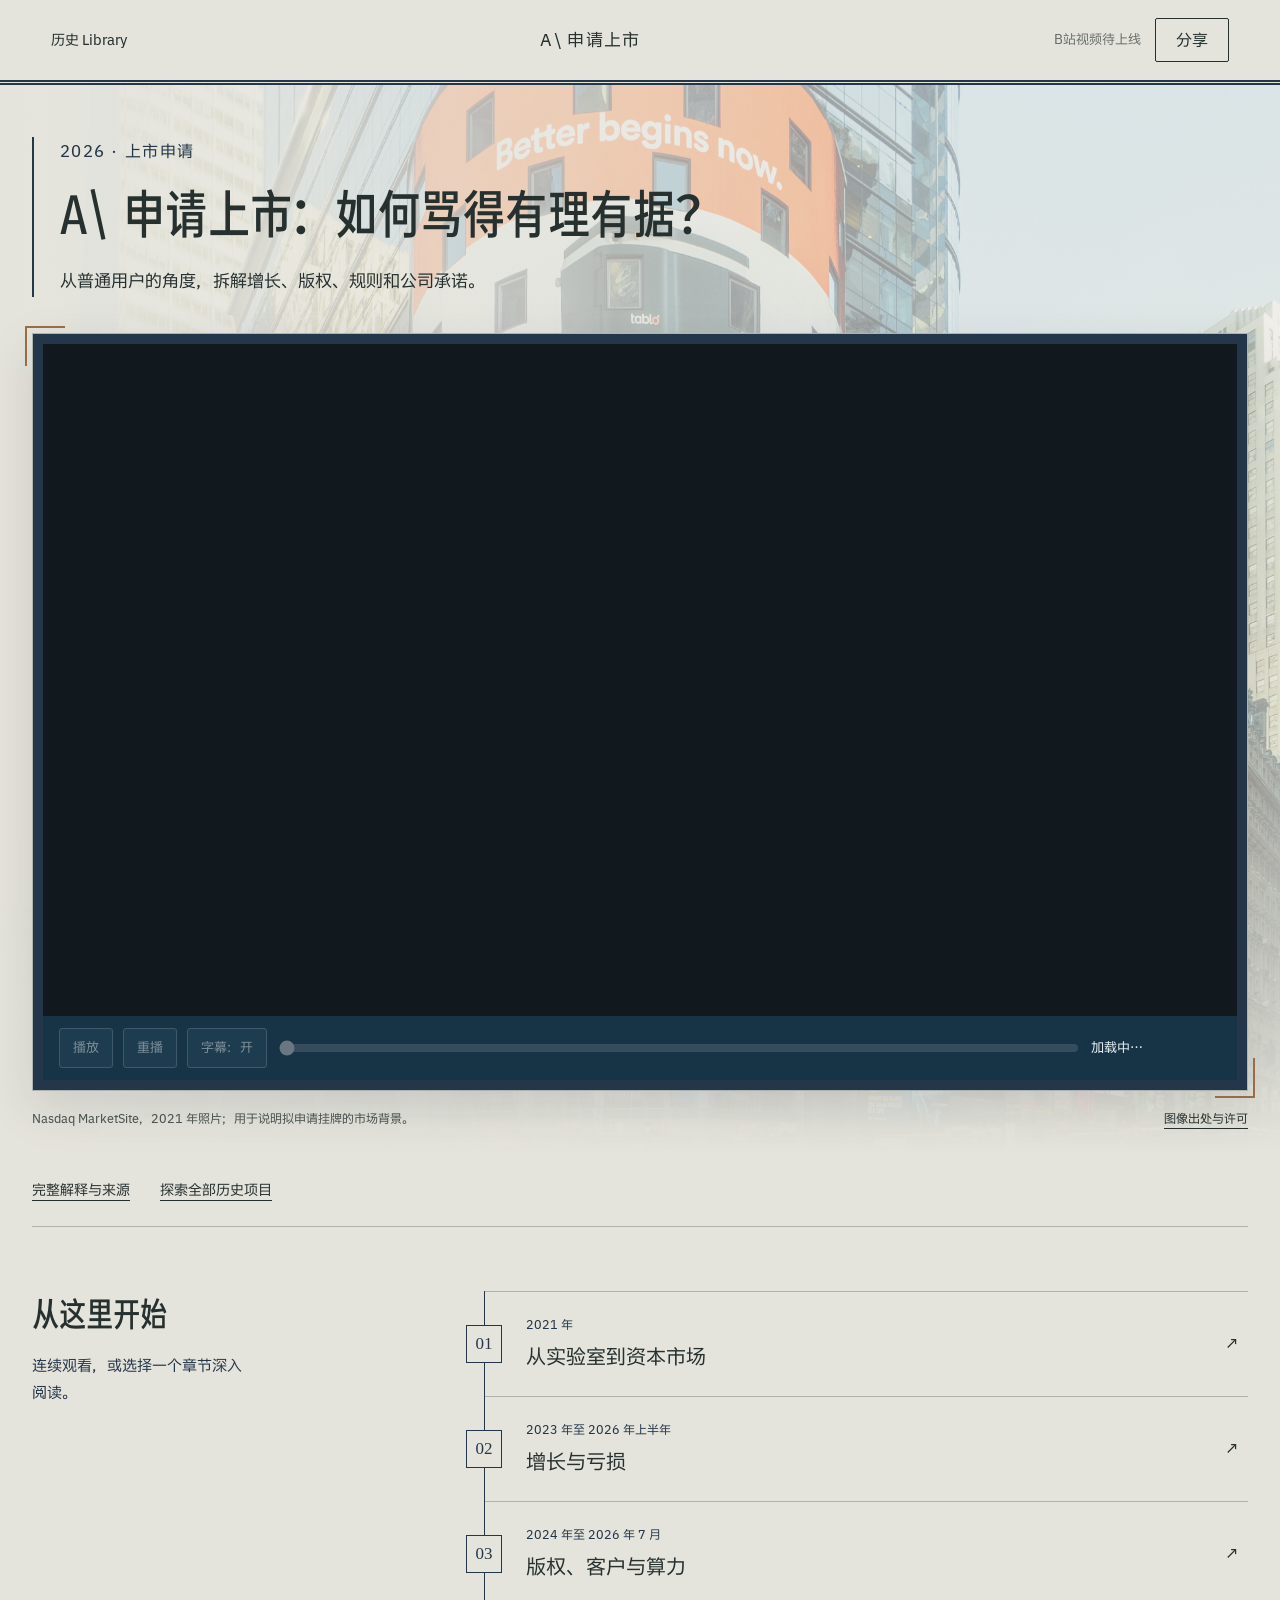
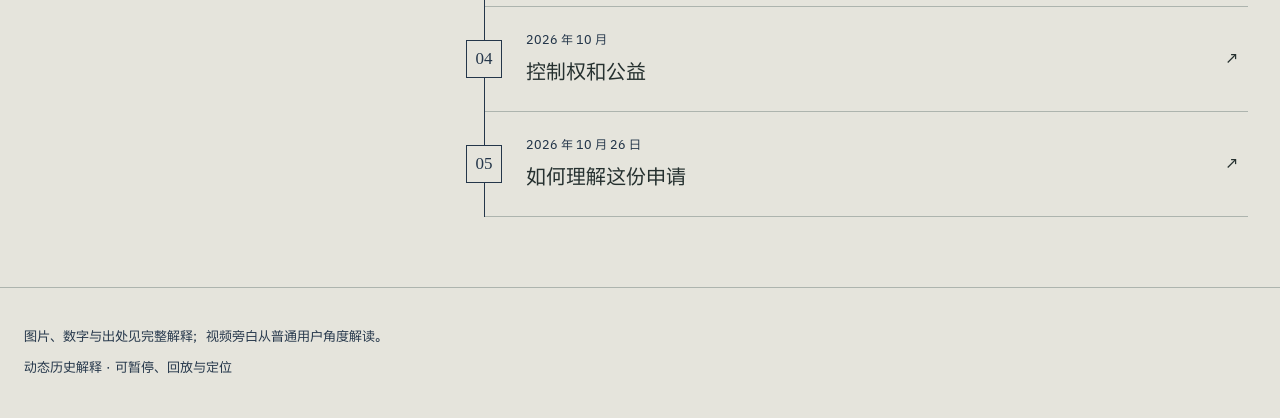
==== index.html @ d7832d86 "Publish Anthropic IPO explainer" ====
<!doctype html><html lang="zh-CN" data-theme="republic"><head><meta charset="utf-8"><meta name="viewport" content="width=device-width,initial-scale=1"><meta name="description" content="从普通用户的角度，拆解增长、版权、规则和公司承诺。"><title>A\ 申请上市：如何骂得有理有据？｜历史动态解释</title><link rel="stylesheet" href="website/site.css"><style>@font-face{font-family:HistorySans;src:url(font.ttf);font-weight:100 900;font-display:swap}</style><link rel="stylesheet" href="fonts.css"><script type="module" src="website/site.mjs"></script></head><body><a class="skip" href="#main">跳到正文</a><header class="site-nav"><a class="back" href="https://realpkuasule.github.io/interactive-history-library/">历史 Library</a><a class="site-name" href="index.html">A\ 申请上市</a><div class="actions"><span class="action pending" aria-label="B站视频待上线">B站视频待上线</span><button type="button" data-share>分享</button></div></header><main id="main"><section class="hero"><img class="hero-image" src="media/nasdaq-2021.jpg" alt="纽约时代广场纳斯达克 MarketSite 外观"><div class="hero-wash"></div><div class="hero-heading"><span class="period">2026 · 上市申请</span><h1>A\ 申请上市：如何骂得有理有据？</h1><p>从普通用户的角度，拆解增长、版权、规则和公司承诺。</p></div><div class="player-shell"><iframe name="history-player" class="native-player" title="A\ 申请上市：如何骂得有理有据？动态播放器" src="player.html?embedded=" allow="autoplay; fullscreen"></iframe></div><div class="hero-source"><span>Nasdaq MarketSite，2021 年照片；用于说明拟申请挂牌的市场背景。</span><a href="credits.json">图像出处与许可</a></div></section><div class="page-body"><div class="reading-links"><a href="explanation.html">完整解释与来源</a><a href="https://realpkuasule.github.io/interactive-history-library/">探索全部历史项目</a></div><section class="contents" id="contents"><header><h2>从这里开始</h2><p>连续观看，或选择一个章节深入阅读。</p></header><div class="chapter-list"><a class="chapter-link" href="chapter-background.html"><span class="chapter-order">01</span><span><small>2021 年</small><strong>从实验室到资本市场</strong></span><span aria-hidden="true">↗</span></a><a class="chapter-link" href="chapter-accounts.html"><span class="chapter-order">02</span><span><small>2023 年至 2026 年上半年</small><strong>增长与亏损</strong></span><span aria-hidden="true">↗</span></a><a class="chapter-link" href="chapter-risks.html"><span class="chapter-order">03</span><span><small>2024 年至 2026 年 7 月</small><strong>版权、客户与算力</strong></span><span aria-hidden="true">↗</span></a><a class="chapter-link" href="chapter-governance.html"><span class="chapter-order">04</span><span><small>2026 年 10 月</small><strong>控制权和公益</strong></span><span aria-hidden="true">↗</span></a><a class="chapter-link" href="chapter-outlook.html"><span class="chapter-order">05</span><span><small>2026 年 10 月 26 日</small><strong>如何理解这份申请</strong></span><span aria-hidden="true">↗</span></a></div></section></div></main><footer class="site-footer"><p>图片、数字与出处见完整解释；视频旁白从普通用户角度解读。</p><p>动态历史解释 · 可暂停、回放与定位</p></footer><dialog id="share-dialog" aria-labelledby="share-title"><form method="dialog"><button class="close-share" aria-label="关闭分享">关闭</button></form><h2 id="share-title">把这一页分享出去</h2><div id="share-qr"></div><p>用微信扫一扫，打开当前页面。</p><label>页面链接<input id="share-url" readonly></label><button type="button" id="copy-link">复制链接</button><p id="share-status" role="status"></p></dialog></body></html>
---- website/site.css ----
*{box-sizing:border-box}html{scroll-behavior:smooth}body{margin:0;background:var(--paper);color:var(--ink);font-family:HistorySans,"PingFang SC","Microsoft YaHei",sans-serif;font-size:16px;line-height:1.75}a{color:inherit;text-underline-offset:5px}button,input,select{font:inherit}button,a,input,select{touch-action:manipulation}button{cursor:pointer}a:focus-visible,button:focus-visible,input:focus-visible,select:focus-visible,summary:focus-visible{outline:3px solid var(--accent);outline-offset:5px}[hidden]{display:none!important}
[data-theme=charter]{--paper:#eee4cd;--ink:#302c25;--accent:#773d3b;--line:#cbbd9c;--brand:#92713c;--surface:#f6efde;--serif:"Songti SC","Noto Serif CJK SC","SimSun",serif}
[data-theme=cold-war]{--paper:#edf1f3;--ink:#122735;--accent:#a33832;--line:#a6b5bf;--brand:#153e5a;--surface:#fff;--serif:HistorySans,"PingFang SC",sans-serif}
[data-theme=republic]{--paper:#e5e4dc;--ink:#25302f;--accent:#986c47;--line:#adb4ae;--brand:#24364a;--surface:#f5f4ec;--serif:"Songti SC","SimSun",serif}
[data-theme=library]{--paper:#f7f9fa;--ink:#233a4b;--accent:#365d78;--line:#d4dbde;--brand:#233a4b;--surface:#fff;--serif:"Songti SC","SimSun",serif}
.skip{position:absolute;left:20px;top:-100px;z-index:20;background:var(--surface);padding:12px}.skip:focus{top:12px}.site-nav{height:auto;min-height:82px;padding:18px clamp(20px,4vw,72px);display:flex;align-items:center;justify-content:space-between;gap:24px;border-bottom:1px solid var(--line)}.site-nav a{text-decoration:none}.site-name{font-size:17px;font-weight:650;letter-spacing:.08em}.back{font-size:14px;white-space:nowrap}.actions{display:flex;align-items:center;gap:14px}.actions button,.site-nav>button{border:1px solid var(--ink);color:var(--ink);background:transparent;padding:7px 20px;border-radius:2px}.action{font-size:13px}.pending{opacity:.65}.hero{position:relative;padding:52px max(24px,calc((100vw - 1240px)/2)) 25px;isolation:isolate;overflow:hidden}.hero-image,.hero-wash{position:absolute;inset:0;width:100%;height:100%;object-fit:cover;z-index:-2}.hero-image{opacity:.34;object-position:center 35%}.hero-wash{z-index:-1;background:linear-gradient(90deg,var(--paper) 0%,transparent 65%),linear-gradient(0deg,var(--paper),transparent 35%)}.hero-heading{max-width:850px;margin:0 0 36px;position:relative}.period{display:block;color:var(--brand);font-size:16px;letter-spacing:.08em;font-weight:650}.hero h1{font-family:var(--serif);font-size:clamp(32px,4.1vw,62px);font-weight:700;line-height:1.25;margin:14px 0 20px;text-wrap:balance;letter-spacing:.01em}.hero-heading>p{max-width:650px;font-size:17px;margin:0;line-height:1.9}.player-shell{position:relative;width:100%;padding:10px;background:var(--brand);border:1px solid var(--line);box-shadow:0 16px 45px #172d3320}.native-player{display:block;width:100%;height:770px;border:0;background:#173346;min-height:200px}.hero-source{display:flex;gap:24px;justify-content:space-between;font-size:12px;line-height:1.65;padding:18px 0 0;color:var(--ink)}.hero-source span{max-width:840px;opacity:.8}.hero-source a{white-space:nowrap}.page-body{max-width:1240px;margin:0 auto;padding:0 0 50px}.reading-links{display:flex;gap:30px;padding:24px 0;border-bottom:1px solid var(--line);font-size:14px}.contents{display:grid;grid-template-columns:1fr 2fr;gap:70px;padding:64px 0 20px}.contents h2{font-family:var(--serif);font-size:34px;line-height:1.3;margin:0 0 18px}.contents header p{max-width:220px;font-size:15px;color:var(--brand)}.chapter-link{display:flex;align-items:center;gap:24px;text-decoration:none;border-bottom:1px solid var(--line);padding:22px 8px}.chapter-link:first-child{border-top:1px solid var(--line)}.chapter-order{font-size:23px;font-family:var(--serif);color:var(--brand);min-width:36px}.chapter-link>span:nth-child(2){flex:1}.chapter-link small{display:block;color:var(--brand);font-size:12px;font-weight:500;margin-bottom:4px}.chapter-link strong{font-size:20px;font-weight:650}.chapter-link:hover{background:var(--surface)}.event-note{display:grid;grid-template-columns:1fr 2fr;gap:64px;border-bottom:1px solid var(--line);padding:48px 0}.event-note h2{font-family:var(--serif);font-size:28px;line-height:1.4;margin:12px 0 20px}.event-note time{color:var(--brand);font-size:14px}.event-note p{margin:0 0 18px;max-width:70ch;line-height:1.95}.locate,.source-note{font-size:13px}.source-note{opacity:.75}.chapter-footer{display:flex;justify-content:space-between;padding:30px 0}.site-footer{border-top:1px solid var(--line);padding:30px max(24px,calc((100vw - 1240px)/2));font-size:13px;color:var(--brand)}.site-footer p{margin:8px 0}
[data-theme=charter] .site-nav{border-bottom:4px double var(--brand)}[data-theme=charter] .hero-heading:before{content:"❧";position:absolute;right:-30px;top:0;font-family:serif;color:var(--brand);font-size:96px;opacity:.25;pointer-events:none}[data-theme=charter] .player-shell{padding:12px;border:5px double #b29a68;background:#453e31}[data-theme=charter] .chapter-link{border-bottom-style:double;border-bottom-width:3px}[data-theme=charter] .hero-image{object-position:center 12%;opacity:.43}
[data-theme=cold-war] .hero{padding-top:44px;background:#dce6ec}[data-theme=cold-war] .hero-heading{border-left:5px solid var(--accent);padding-left:24px;max-width:980px}[data-theme=cold-war] .hero h1{font-weight:800;letter-spacing:-.02em}[data-theme=cold-war] .hero-image{object-position:center 28%;opacity:.27}[data-theme=cold-war] .player-shell{padding:0;border:8px solid var(--brand);box-shadow:18px 18px 0 #153e5a12}[data-theme=cold-war] .chapter-order{font-family:inherit;font-weight:750}[data-theme=cold-war] .chapter-link{border-left:2px solid var(--line);padding-left:25px}[data-theme=cold-war] .chapter-link:hover{border-left-color:var(--accent)}
[data-theme=republic] .site-nav{border-bottom:5px double var(--brand)}[data-theme=republic] .hero-heading{padding-left:26px;border-left:2px solid var(--brand)}[data-theme=republic] .player-shell:before,[data-theme=republic] .player-shell:after{content:"";position:absolute;width:38px;height:38px;border:2px solid var(--accent);pointer-events:none}[data-theme=republic] .player-shell:before{left:-8px;top:-8px;border-right:0;border-bottom:0}[data-theme=republic] .player-shell:after{right:-8px;bottom:-8px;border-left:0;border-top:0}[data-theme=republic] .chapter-list{border-left:1px solid var(--brand)}[data-theme=republic] .chapter-order{background:var(--paper);margin-left:-27px;border:1px solid var(--brand);font-size:17px;text-align:center;padding:3px;min-width:36px}[data-theme=republic] .hero-image{opacity:.38;object-position:center}
dialog{border:1px solid var(--line);border-radius:8px;background:var(--surface);color:var(--ink);padding:28px;width:min(430px,calc(100% - 32px));max-height:90vh;overflow:auto}dialog::backdrop{background:#122735b8}dialog h2{font-size:22px;font-family:var(--serif)}.close-share{float:right;background:transparent;border:0;color:inherit}#share-qr{background:#fff;max-width:260px;margin:auto}#share-qr svg{display:block;width:100%;height:auto}dialog label{display:block;font-size:13px}dialog input{width:100%;padding:10px;border:1px solid var(--line);background:var(--paper);color:inherit}#copy-link{padding:8px 18px;border:1px solid var(--brand);background:var(--brand);color:#fff;margin-top:12px}#share-status{font-size:13px}
.library-main{max-width:1320px;margin:auto;padding:50px 40px 80px}.library-intro{display:grid;grid-template-columns:1.05fr 1fr;gap:70px;padding:26px 0 60px;align-items:center}.library-intro h1{font-family:var(--serif);font-size:clamp(48px,5vw,76px);line-height:1.25;margin:0 0 26px;letter-spacing:.03em}.library-intro p{max-width:420px;color:#546573;line-height:1.9}.library-collage{position:relative;height:340px;border-bottom:2px solid var(--brand);background:repeating-linear-gradient(0deg,transparent 0 39px,#d4dbde70 40px)}.library-collage img{position:absolute;object-fit:cover;border:8px solid #fff;box-shadow:0 5px 18px #233a4b18;width:48%;height:75%;bottom:25px}.library-collage img:nth-child(1){left:0;transform:rotate(-7deg);object-position:left}.library-collage img:nth-child(2){left:25%;bottom:40px;transform:rotate(4deg)}.library-collage img:nth-child(3){right:0;transform:rotate(9deg);height:65%;bottom:10px}.filters{display:grid;grid-template-columns:2fr 1fr 1.3fr 1.5fr auto;gap:14px;padding:24px;background:#e5edf2;border-top:2px solid var(--brand)}.filters label{display:flex;flex-direction:column;gap:6px;font-size:13px;color:#435b6d}.filters input,.filters select{border:1px solid #aabdc9;min-width:0;width:100%;height:43px;padding:8px 10px;background:#fff;border-radius:2px;color:var(--ink)}.filters button{align-self:end;height:43px;background:var(--brand);color:#fff;border:0;padding:8px 17px}.results-heading{display:flex;justify-content:space-between;align-items:center;margin-top:45px}.results-heading h2{font-family:var(--serif);font-size:30px;margin:0}.results-heading p,.filter-help{font-size:13px;color:#546573}.filter-help{margin:8px 0 26px}.project-book{display:grid;grid-template-columns:310px 1fr;gap:42px;padding:32px 0;border-top:1px solid var(--line)}.book-image{position:relative;display:block;height:230px;background:#d9e7ef;overflow:hidden}.book-image img{width:100%;height:100%;object-fit:cover}.book-image>span{position:absolute;bottom:0;left:0;background:var(--brand);color:#fff;padding:8px 18px;font-size:17px}.book-body h2{font-size:27px;line-height:1.4;margin:3px 0 13px;font-family:var(--serif)}.book-body h2 a{text-decoration:none}.book-body>p{max-width:650px;margin:0 0 15px}.book-countries{font-size:12px;color:#546573}.book-links{display:flex;gap:20px;align-items:center;flex-wrap:wrap;font-size:14px}.book-body details{font-size:12px;margin-top:15px;color:#546573}.book-body summary{cursor:pointer}.book-body details p{max-width:700px}.project-book:last-child{border-bottom:1px solid var(--line)}#empty-results{padding:60px 20px;text-align:center;border:1px solid var(--line)}
@media(max-width:1300px){.page-body{margin:0 32px}.hero{padding-inline:32px}}
@media(max-width:760px){.site-nav{padding:14px 20px;min-height:74px;gap:12px;flex-wrap:wrap}.site-name{font-size:14px;letter-spacing:.02em}.back{font-size:13px}.actions{gap:12px}.actions button{padding:5px 15px}.action{font-size:12px}.hero{padding:32px 18px 18px}.hero-heading{margin-bottom:26px}.hero h1{font-size:34px;line-height:1.3}.hero-heading>p{font-size:15px}.period{font-size:13px}.hero-source{flex-direction:column;gap:8px}.player-shell{padding:5px}.native-player{height:400px}.page-body{margin:0 20px;padding-bottom:20px}.reading-links{gap:22px;flex-wrap:wrap;font-size:13px;padding:18px 0}.contents{grid-template-columns:1fr;gap:18px;padding:35px 0 10px}.contents h2{font-size:28px}.contents header p{max-width:none;margin:0}.chapter-link{gap:16px;padding:19px 4px}.chapter-link strong{font-size:17px}.chapter-link small{font-size:11px}.event-note{grid-template-columns:1fr;gap:20px;padding:32px 0}.event-note h2{font-size:25px;margin:6px 0 12px}.event-note p{font-size:16px;line-height:1.9}.site-footer{padding:24px 20px;font-size:12px}[data-theme=charter] .hero-heading:before{display:none}[data-theme=charter] .player-shell{padding:5px;border-width:3px}[data-theme=cold-war] .hero-heading{padding-left:16px;border-left-width:3px}[data-theme=cold-war] .player-shell{border-width:4px;box-shadow:8px 8px 0 #153e5a12}[data-theme=republic] .hero-heading{padding-left:16px}[data-theme=republic] .chapter-list{margin-left:18px}.library-main{padding:30px 20px 50px}.library-intro{grid-template-columns:1fr;gap:10px;padding:10px 0 30px}.library-intro h1{font-size:48px}.library-intro p{max-width:none;font-size:15px}.library-collage{height:230px;max-width:500px;width:100%;margin:0 auto}.filters{grid-template-columns:1fr 1fr;gap:14px;padding:18px}.filters .keyword{grid-column:1/-1}.filters button{align-self:end}.results-heading{margin-top:32px}.project-book{grid-template-columns:1fr;gap:22px;padding:25px 0}.book-image{height:230px}.book-body h2{font-size:25px}.book-body>p{font-size:15px}.book-links{gap:16px}}
@media(prefers-reduced-motion:reduce){html{scroll-behavior:auto}}
---- fonts.css ----
@font-face{font-family:HistoryHeading0;src:url(fonts/b8b0c8b1e7f8976c7adc6a3566c90391345673499d167a02997c4c5b43ce392d.otf);font-weight:600;font-style:normal;font-display:block}
@font-face{font-family:HistoryBody0;src:url(fonts/1b27447b0022d243d0c0144c9e4fb40106aa10ec3deb21035de62aca6af01089.woff2);font-weight:450;font-style:normal;font-display:block}
:root{--history-heading:HistoryHeading0;--history-body:HistoryBody0}
html body,button,input,select,textarea{font-family:var(--history-body)!important;font-weight:450!important;font-synthesis:none!important}h1,h2,.hero-heading h1,.contents h2{font-family:var(--history-heading)!important;font-weight:600!important;font-synthesis:none!important}h3,strong,b,.chapter-link strong,.site-name{font-family:var(--history-body)!important;font-weight:450!important;font-synthesis:none!important}
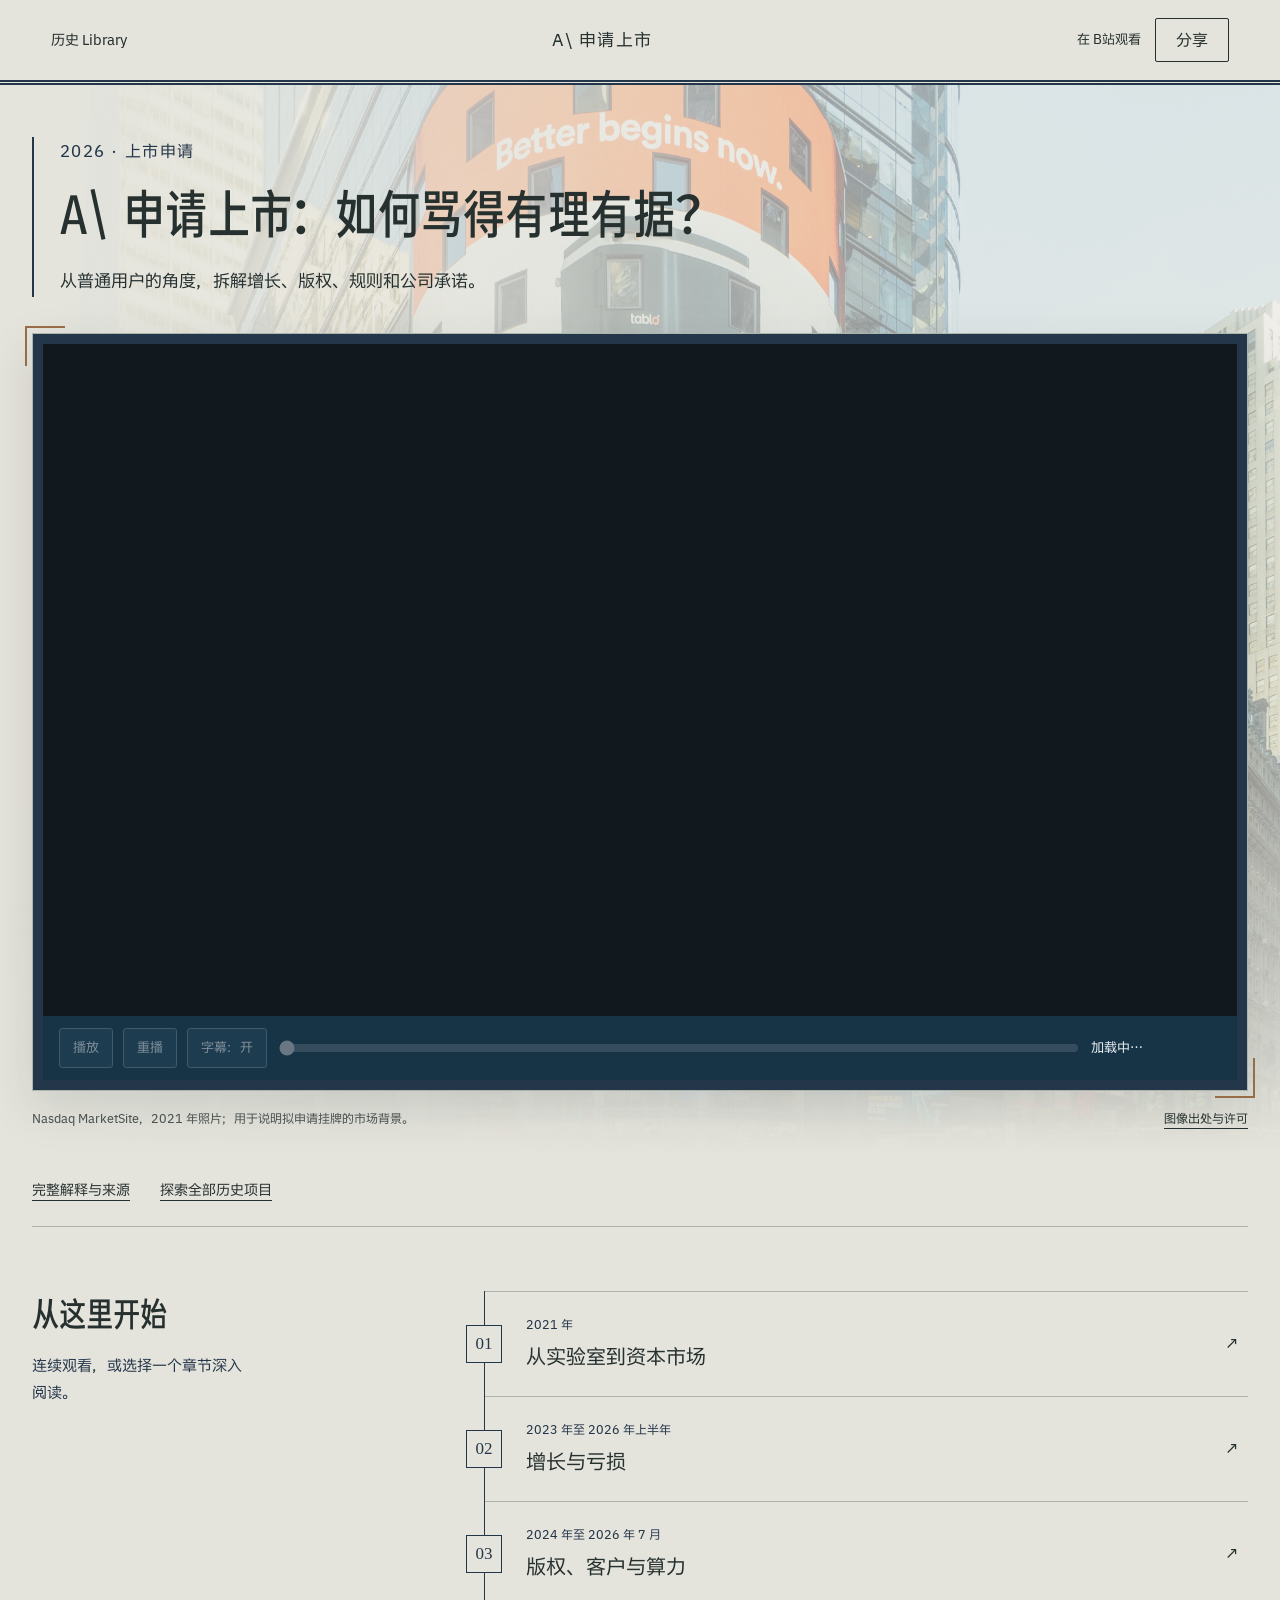
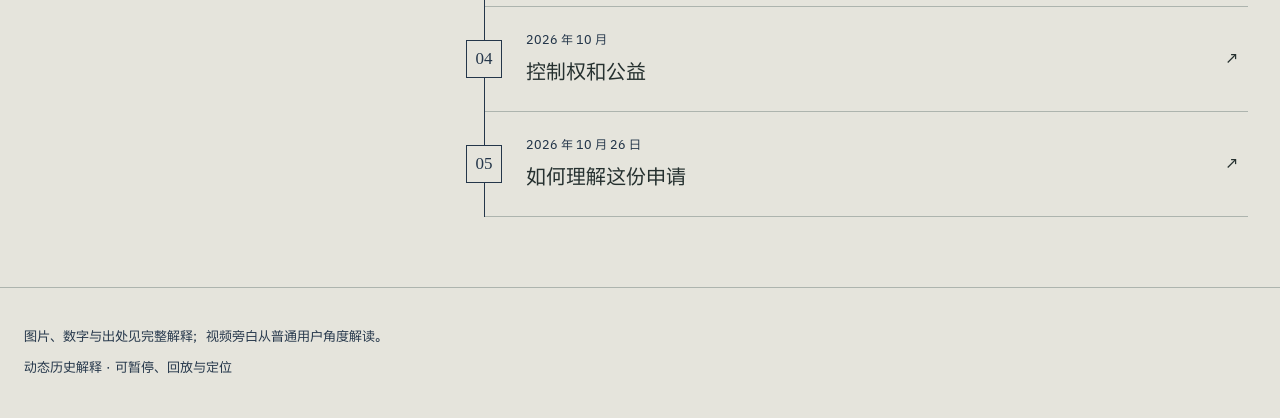
==== commit 8b674715: "Add verified Bilibili video link" ====
--- a/index.html
+++ b/index.html
@@ -1 +1 @@
-<!doctype html><html lang="zh-CN" data-theme="republic"><head><meta charset="utf-8"><meta name="viewport" content="width=device-width,initial-scale=1"><meta name="description" content="从普通用户的角度，拆解增长、版权、规则和公司承诺。"><title>A\ 申请上市：如何骂得有理有据？｜历史动态解释</title><link rel="stylesheet" href="website/site.css"><style>@font-face{font-family:HistorySans;src:url(font.ttf);font-weight:100 900;font-display:swap}</style><link rel="stylesheet" href="fonts.css"><script type="module" src="website/site.mjs"></script></head><body><a class="skip" href="#main">跳到正文</a><header class="site-nav"><a class="back" href="https://realpkuasule.github.io/interactive-history-library/">历史 Library</a><a class="site-name" href="index.html">A\ 申请上市</a><div class="actions"><span class="action pending" aria-label="B站视频待上线">B站视频待上线</span><button type="button" data-share>分享</button></div></header><main id="main"><section class="hero"><img class="hero-image" src="media/nasdaq-2021.jpg" alt="纽约时代广场纳斯达克 MarketSite 外观"><div class="hero-wash"></div><div class="hero-heading"><span class="period">2026 · 上市申请</span><h1>A\ 申请上市：如何骂得有理有据？</h1><p>从普通用户的角度，拆解增长、版权、规则和公司承诺。</p></div><div class="player-shell"><iframe name="history-player" class="native-player" title="A\ 申请上市：如何骂得有理有据？动态播放器" src="player.html?embedded=" allow="autoplay; fullscreen"></iframe></div><div class="hero-source"><span>Nasdaq MarketSite，2021 年照片；用于说明拟申请挂牌的市场背景。</span><a href="credits.json">图像出处与许可</a></div></section><div class="page-body"><div class="reading-links"><a href="explanation.html">完整解释与来源</a><a href="https://realpkuasule.github.io/interactive-history-library/">探索全部历史项目</a></div><section class="contents" id="contents"><header><h2>从这里开始</h2><p>连续观看，或选择一个章节深入阅读。</p></header><div class="chapter-list"><a class="chapter-link" href="chapter-background.html"><span class="chapter-order">01</span><span><small>2021 年</small><strong>从实验室到资本市场</strong></span><span aria-hidden="true">↗</span></a><a class="chapter-link" href="chapter-accounts.html"><span class="chapter-order">02</span><span><small>2023 年至 2026 年上半年</small><strong>增长与亏损</strong></span><span aria-hidden="true">↗</span></a><a class="chapter-link" href="chapter-risks.html"><span class="chapter-order">03</span><span><small>2024 年至 2026 年 7 月</small><strong>版权、客户与算力</strong></span><span aria-hidden="true">↗</span></a><a class="chapter-link" href="chapter-governance.html"><span class="chapter-order">04</span><span><small>2026 年 10 月</small><strong>控制权和公益</strong></span><span aria-hidden="true">↗</span></a><a class="chapter-link" href="chapter-outlook.html"><span class="chapter-order">05</span><span><small>2026 年 10 月 26 日</small><strong>如何理解这份申请</strong></span><span aria-hidden="true">↗</span></a></div></section></div></main><footer class="site-footer"><p>图片、数字与出处见完整解释；视频旁白从普通用户角度解读。</p><p>动态历史解释 · 可暂停、回放与定位</p></footer><dialog id="share-dialog" aria-labelledby="share-title"><form method="dialog"><button class="close-share" aria-label="关闭分享">关闭</button></form><h2 id="share-title">把这一页分享出去</h2><div id="share-qr"></div><p>用微信扫一扫，打开当前页面。</p><label>页面链接<input id="share-url" readonly></label><button type="button" id="copy-link">复制链接</button><p id="share-status" role="status"></p></dialog></body></html>+<!doctype html><html lang="zh-CN" data-theme="republic"><head><meta charset="utf-8"><meta name="viewport" content="width=device-width,initial-scale=1"><meta name="description" content="从普通用户的角度，拆解增长、版权、规则和公司承诺。"><title>A\ 申请上市：如何骂得有理有据？｜历史动态解释</title><link rel="stylesheet" href="website/site.css"><style>@font-face{font-family:HistorySans;src:url(font.ttf);font-weight:100 900;font-display:swap}</style><link rel="stylesheet" href="fonts.css"><script type="module" src="website/site.mjs"></script></head><body><a class="skip" href="#main">跳到正文</a><header class="site-nav"><a class="back" href="https://realpkuasule.github.io/interactive-history-library/">历史 Library</a><a class="site-name" href="index.html">A\ 申请上市</a><div class="actions"><a class="action" href="https://www.bilibili.com/video/BV1qpxg6tEDC/" target="_blank" rel="noopener">在 B站观看</a><button type="button" data-share>分享</button></div></header><main id="main"><section class="hero"><img class="hero-image" src="media/nasdaq-2021.jpg" alt="纽约时代广场纳斯达克 MarketSite 外观"><div class="hero-wash"></div><div class="hero-heading"><span class="period">2026 · 上市申请</span><h1>A\ 申请上市：如何骂得有理有据？</h1><p>从普通用户的角度，拆解增长、版权、规则和公司承诺。</p></div><div class="player-shell"><iframe name="history-player" class="native-player" title="A\ 申请上市：如何骂得有理有据？动态播放器" src="player.html?embedded=" allow="autoplay; fullscreen"></iframe></div><div class="hero-source"><span>Nasdaq MarketSite，2021 年照片；用于说明拟申请挂牌的市场背景。</span><a href="credits.json">图像出处与许可</a></div></section><div class="page-body"><div class="reading-links"><a href="explanation.html">完整解释与来源</a><a href="https://realpkuasule.github.io/interactive-history-library/">探索全部历史项目</a></div><section class="contents" id="contents"><header><h2>从这里开始</h2><p>连续观看，或选择一个章节深入阅读。</p></header><div class="chapter-list"><a class="chapter-link" href="chapter-background.html"><span class="chapter-order">01</span><span><small>2021 年</small><strong>从实验室到资本市场</strong></span><span aria-hidden="true">↗</span></a><a class="chapter-link" href="chapter-accounts.html"><span class="chapter-order">02</span><span><small>2023 年至 2026 年上半年</small><strong>增长与亏损</strong></span><span aria-hidden="true">↗</span></a><a class="chapter-link" href="chapter-risks.html"><span class="chapter-order">03</span><span><small>2024 年至 2026 年 7 月</small><strong>版权、客户与算力</strong></span><span aria-hidden="true">↗</span></a><a class="chapter-link" href="chapter-governance.html"><span class="chapter-order">04</span><span><small>2026 年 10 月</small><strong>控制权和公益</strong></span><span aria-hidden="true">↗</span></a><a class="chapter-link" href="chapter-outlook.html"><span class="chapter-order">05</span><span><small>2026 年 10 月 26 日</small><strong>如何理解这份申请</strong></span><span aria-hidden="true">↗</span></a></div></section></div></main><footer class="site-footer"><p>图片、数字与出处见完整解释；视频旁白从普通用户角度解读。</p><p>动态历史解释 · 可暂停、回放与定位</p></footer><dialog id="share-dialog" aria-labelledby="share-title"><form method="dialog"><button class="close-share" aria-label="关闭分享">关闭</button></form><h2 id="share-title">把这一页分享出去</h2><div id="share-qr"></div><p>用微信扫一扫，打开当前页面。</p><label>页面链接<input id="share-url" readonly></label><button type="button" id="copy-link">复制链接</button><p id="share-status" role="status"></p></dialog></body></html>
